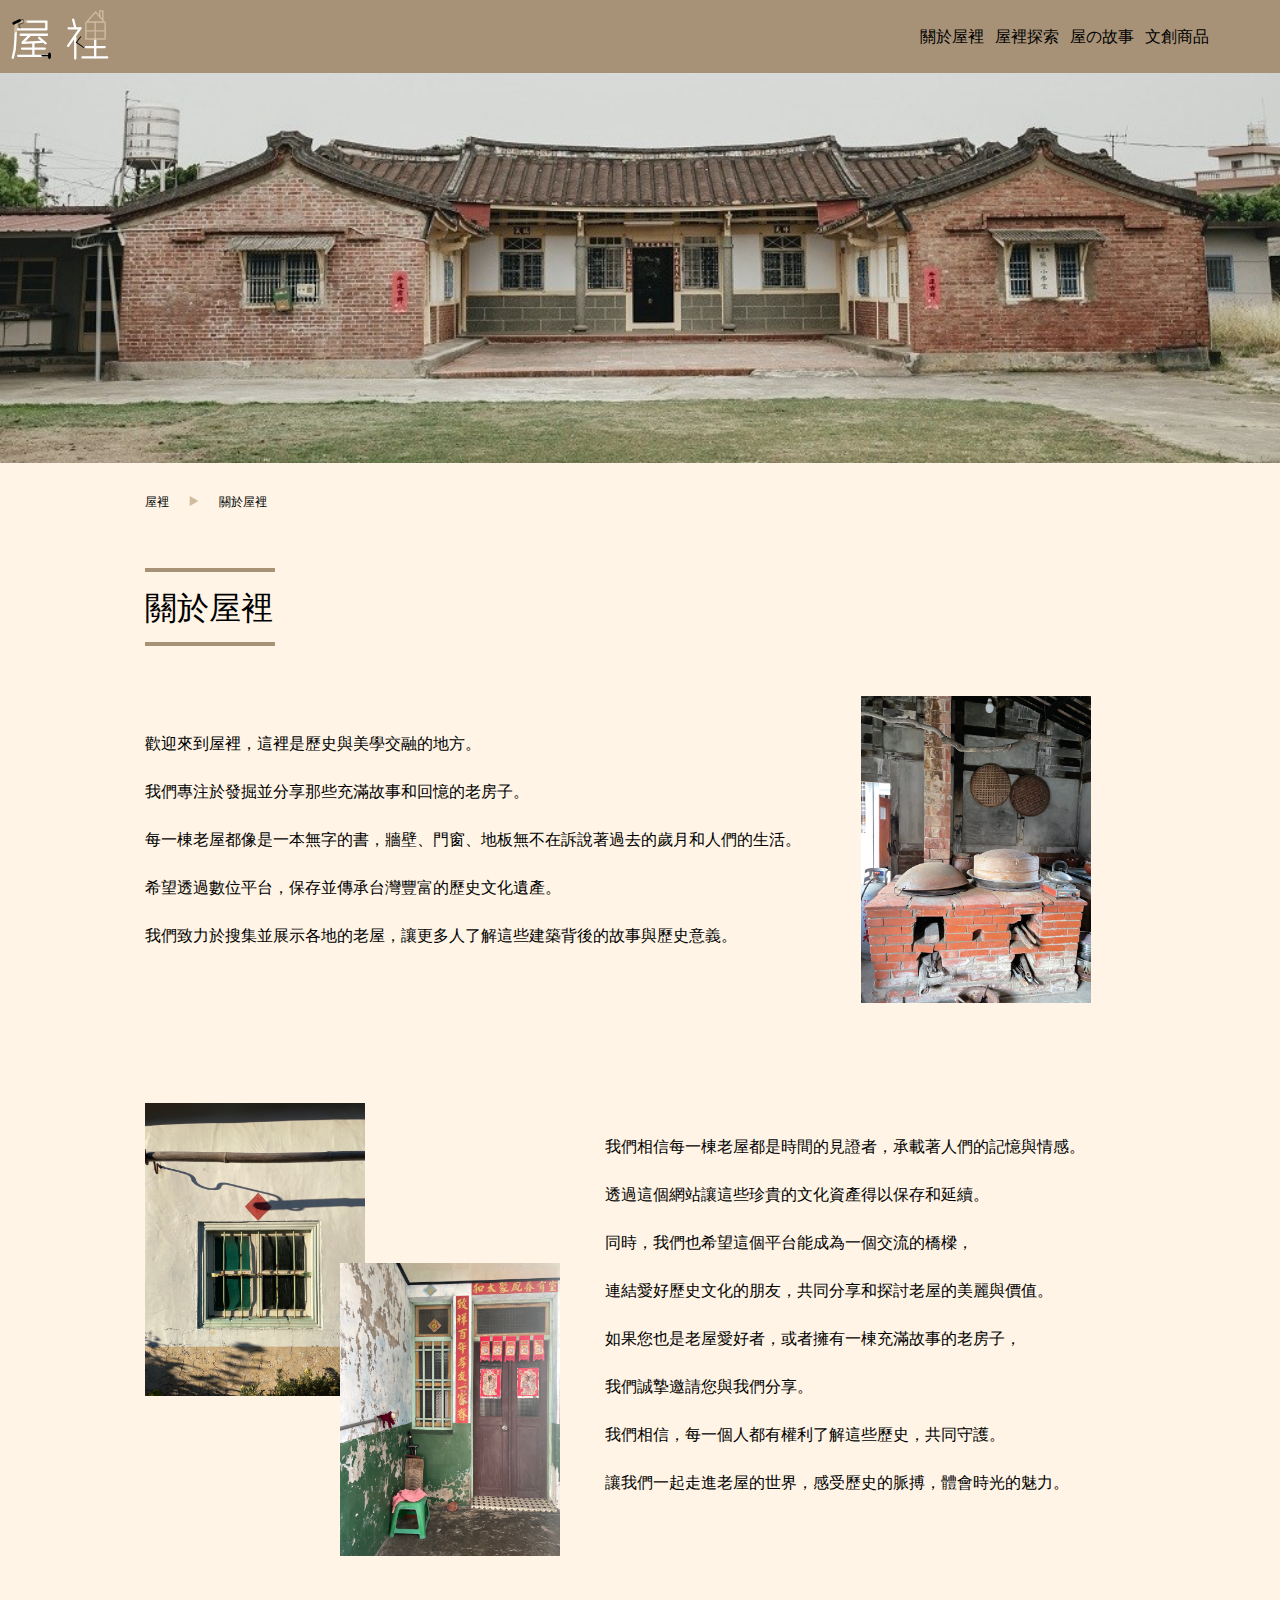
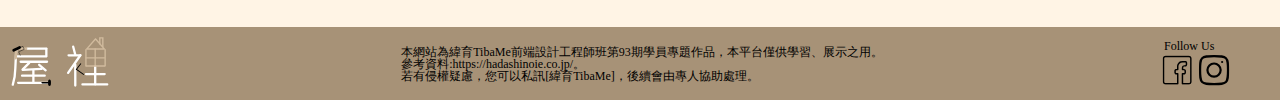
==== about.html @ 869e9758 "第一次上傳" ====
<!DOCTYPE html>
<html lang="en">

<head>
    <meta charset="UTF-8">
    <title>關於屋裡</title>
    <link rel="stylesheet" href="./about/css/about.css">
    <link rel="stylesheet" href="./header&footer/css/header&footer.css">
</head>

<body>
    <div class="header">
        <a href="index.html"><img src="./pics/logo.svg" alt=""></a>
        <ul>
            <li><a href="about.html">關於屋裡</a></li>
            <li><a href="explore.html">屋裡探索</a></li>
            <li><a href="HouseStory.html">屋の故事</a></li>
            <li><a href="product.html">文創商品</a></li>
        </ul>
    </div>

    <div class="pic">
        <img src="./pics/About_cover.jpg" alt="">
    </div>

    <div class="bread">
        <ul>
            <li><a href="index.html">屋裡</a></li>
            <li><img src="./pics/BreadIcon.svg" alt=""></li>
            <li><a href="about.html">關於屋裡</a></li>
        </ul>
    </div>

    <div class="wrapper">
        <h1>關於屋裡</h1>
        <section class="aboutA">
            <p>歡迎來到屋裡，這裡是歷史與美學交融的地方。<br>
                我們專注於發掘並分享那些充滿故事和回憶的老房子。<br>
                每一棟老屋都像是一本無字的書，牆壁、門窗、地板無不在訴說著過去的歲月和人們的生活。<br>
                希望透過數位平台，保存並傳承台灣豐富的歷史文化遺產。<br>
                我們致力於搜集並展示各地的老屋，讓更多人了解這些建築背後的故事與歷史意義。</p>
            <img src="./pics/About_1.jpg" alt="">
        </section>

        <section class="aboutB">
            <div class="images">
                <img src="./pics/About_2.jpg" alt="Pic1">
                <img src="./pics/About_3.jpg" alt="Pic2">
            </div>
            <p>
                我們相信每一棟老屋都是時間的見證者，承載著人們的記憶與情感。<br>
                透過這個網站讓這些珍貴的文化資產得以保存和延續。<br>
                同時，我們也希望這個平台能成為一個交流的橋樑，<br>連結愛好歷史文化的朋友，共同分享和探討老屋的美麗與價值。
                <br>如果您也是老屋愛好者，或者擁有一棟充滿故事的老房子，<br>我們誠摯邀請您與我們分享。<br>我們相信，每一個人都有權利了解這些歷史，共同守護。<br>讓我們一起走進老屋的世界，感受歷史的脈搏，體會時光的魅力。
            </p>
        </section>
    </div>


    <div class="footer">
        <div class="logo">
            <a href="index.html"><img src="./pics/logo.svg" alt=""></a>
        </div>

        <p class="text">
            本網站為緯育TibaMe前端設計工程師班第93期學員專題作品，本平台僅供學習、展示之用。<br>參考資料:https://hadashinoie.co.jp/。<br>若有侵權疑慮，您可以私訊[緯育TibaMe]，後續會由專人協助處理。
        </p>

        <div class="follow">
            <p>Follow Us</p>
            <div class="fwicon">
                <a href="index.html">
                    <img src="./pics/streamline_facebook-1.svg" alt="">
                    <img src="./pics/hugeicons_instagram.svg" alt="">
                </a>
            </div>
        </div>
    </div>

</body>

</html>
---- about/css/about.css ----
@import url('reset.css');

body {
    background-color: #FFF4E5;
}

.pic img {
    width: 100%;
    background-position: center;
}

.wrapper {
    margin-left: 75px;
}

.bread {
    margin-top: 20px;
    margin-left: 135px;
    margin-bottom: 30px;
}

.bread ul {
    display: inline-flex;
}

.bread ul img {
    width: 10px;
    height: 10px;
}

.bread li {
    font-size: 12px;
    padding: 10px;
}

.bread li>a {
    text-decoration: none;
    color: black;
}

.bread li>a:hover {
    color: #A79277;
}

.wrapper h1 {
    width: 130px;
    height: 30px;
    font-size: 32px;
    border-top: #A79277 solid 4px;
    padding-top: 20px;
    /* 邊框跟文字的距離 */
    border-bottom: #A79277 solid 4px;
    padding-bottom: 20px;
    margin-left: 70px;
    margin-top: 50px;
}

section {
    display: inline-flex;
    align-items: center;

}

section>p:nth-child(1) {
    font-size: 16px;
    font-weight: 400;
    line-height: 300%;
    padding: 10px 30px 30px 70px;
}

section>p:nth-child(2) {
    /* about B p */
    font-size: 16px;
    font-weight: 400;
    line-height: 300%;
    margin-left: 530px;
    padding-top: 20px;
}

.aboutA>img {
    aspect-ratio: 3 / 4;
    /* 將圖片長寬維持固定的比例 */
    width: 230px;
    object-fit: cover;
    object-position: center;
    margin-left: 30px;
}

.aboutA {
    margin-bottom: 100px;
    margin-top: 50px;
    display: flex;
}

.aboutB {
    position: relative;
    margin-bottom: 120px;
}



.aboutB .images {
    margin-left: 70px;
}

.aboutB .images>img {
    aspect-ratio: 3 / 4;
    width: 220px;
}

.aboutB img:nth-child(1) {
    position: absolute;
    top: 0px;
    left: 70px;
}

.aboutB img:nth-child(2) {
    position: absolute;
    top: 160px;
    right: 720px;
}
---- header&footer/css/header&footer.css ----
@import url('reset.css');


.header {
    display: flex;
    background-color: #A79277;
    align-items: center;
}

.header a img,
.logo a img {
    height: 50px;
    width: 100px;
    margin: 10px;
}

.header ul {
    display: flex;
    width: 300px;
    margin-left: 800px;
}

.header li {
    flex-grow: 1;
}

.header li a {
    text-decoration: none;
    color: black;
}

.header li a:hover {
    color: #FFF4E5;
}


/* --- footer --- */

.footer {
    display: flex;
    background-color: #A79277;
    align-items: center;
    /* 置中對齊 */
    justify-content: space-between;
    /* 分散對齊 */
}

.footer p {
    font-size: 12px;
    color: black;
}

.footer .logo a img {
    height: 50px;
    width: 100px;
    margin: 10px;
}

.follow {
    margin-right: 50px;
}

.fwicon img:nth-child(1) {
    width: 30px;
}

.fwicon img:nth-child(2) {
    width: 36px;
}

.follow .fwtitle>p {
    text-align: center;
}

.follow .fwicon a {
    display: flex;
    justify-content: center;
    gap: 6%;
}
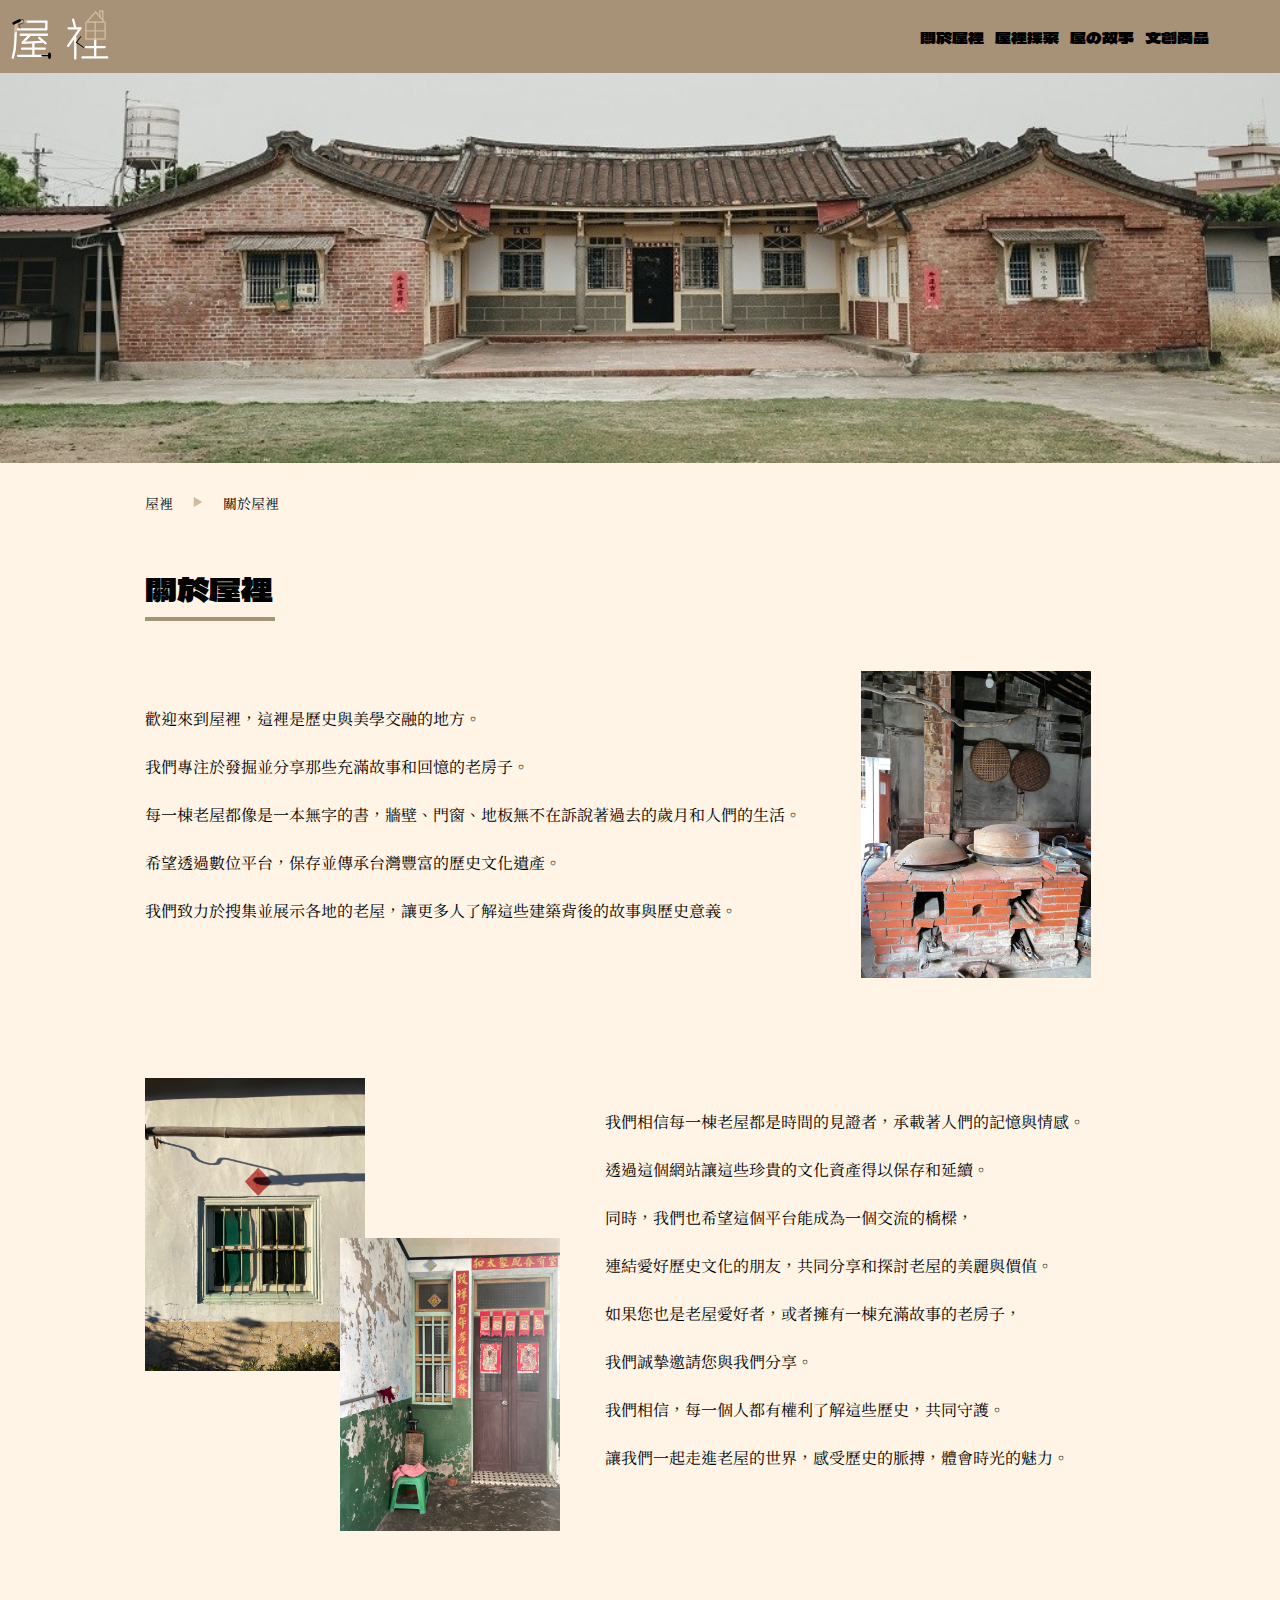
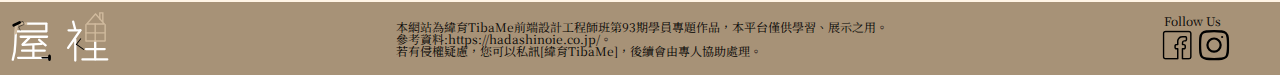
==== commit f7b278ed: "第五次上傳(更改字體)" ====
--- a/about.html
+++ b/about.html
@@ -6,6 +6,15 @@
     <title>關於屋裡</title>
     <link rel="stylesheet" href="./about/css/about.css">
     <link rel="stylesheet" href="./header&footer/css/header&footer.css">
+    <!-- 中文標題&選單字體 -->
+    <link rel="preconnect" href="https://fonts.googleapis.com">
+    <link rel="preconnect" href="https://fonts.gstatic.com" crossorigin>
+    <link href="https://fonts.googleapis.com/css2?family=Dela+Gothic+One&display=swap" rel="stylesheet">
+    <!-- 中文副標&內文 -->
+    <link rel="preconnect" href="https://fonts.googleapis.com">
+    <link rel="preconnect" href="https://fonts.gstatic.com" crossorigin>
+    <link href="https://fonts.googleapis.com/css2?family=Noto+Serif+TC:wght@200..900&display=swap" rel="stylesheet">
+
 </head>
 
 <body>
@@ -14,7 +23,7 @@
         <ul>
             <li><a href="about.html">關於屋裡</a></li>
             <li><a href="explore.html">屋裡探索</a></li>
-            <li><a href="HouseStory.html">屋の故事</a></li>
+            <li><a href="houseStory.html">屋の故事</a></li>
             <li><a href="product.html">文創商品</a></li>
         </ul>
     </div>
--- a/about/css/about.css
+++ b/about/css/about.css
@@ -29,13 +29,14 @@
 }
 
 .bread li {
-    font-size: 12px;
+    font-size: 14px;
     padding: 10px;
 }
 
 .bread li>a {
     text-decoration: none;
     color: black;
+    font-family: "Noto Serif TC", serif;
 }
 
 .bread li>a:hover {
@@ -46,13 +47,16 @@
     width: 130px;
     height: 30px;
     font-size: 32px;
-    border-top: #A79277 solid 4px;
-    padding-top: 20px;
     /* 邊框跟文字的距離 */
     border-bottom: #A79277 solid 4px;
-    padding-bottom: 20px;
+    padding-bottom: 15px;
     margin-left: 70px;
     margin-top: 50px;
+    font-family: "Dela Gothic One", sans-serif;
+}
+
+.wrapper p {
+    font-family: "Noto Serif TC", serif;
 }
 
 section {
@@ -118,4 +122,19 @@
     position: absolute;
     top: 160px;
     right: 720px;
+}
+
+
+/*   RWD   */
+
+@media screen and (max-width: 820px) {}
+
+@media screen and (max-width: 430px) {
+    .wrapper {
+        margin: 0px;
+    }
+
+    .bread {
+        margin: auto;
+    }
 }--- a/header&footer/css/header&footer.css
+++ b/header&footer/css/header&footer.css
@@ -18,6 +18,8 @@
     display: flex;
     width: 300px;
     margin-left: 800px;
+    font-family: "Dela Gothic One", sans-serif;
+    /* font-size: 18px; */
 }
 
 .header li {
@@ -32,6 +34,20 @@
 .header li a:hover {
     color: #FFF4E5;
 }
+
+/* Header RWD */
+@media screen and (max-width: 820px) {
+    .header ul {
+        margin-left: 50%;
+    }
+}
+
+@media screen and (max-width: 430px) {
+    .header ul {
+        margin-left: 0;
+    }
+}
+
 
 
 /* --- footer --- */
@@ -48,6 +64,7 @@
 .footer p {
     font-size: 12px;
     color: black;
+    font-family: "Noto Serif TC", serif;
 }
 
 .footer .logo a img {
@@ -76,4 +93,13 @@
     display: flex;
     justify-content: center;
     gap: 6%;
+}
+
+/* footer RWD */
+@media screen and (max-width: 820px) {}
+
+@media screen and (max-width: 430px) {
+    .follow .fwtitle>p {
+        font-size: 8px;
+    }
 }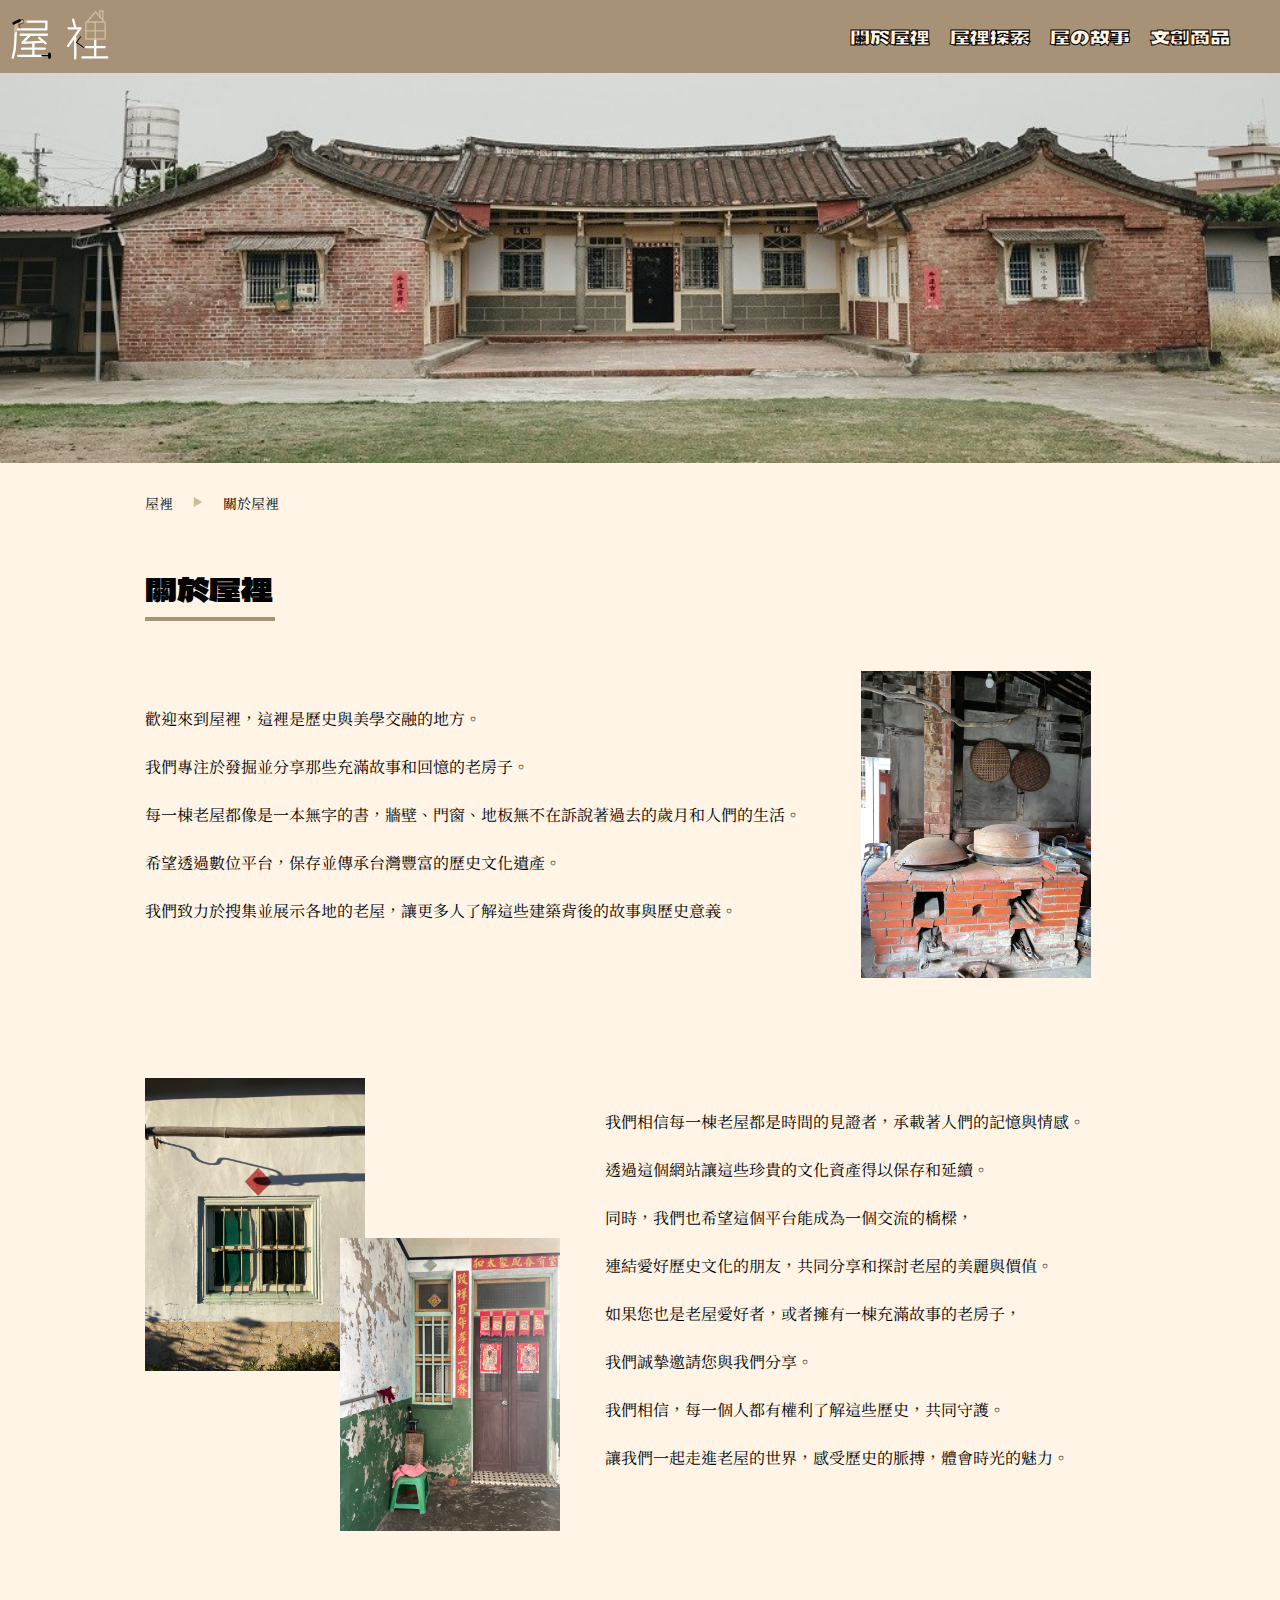
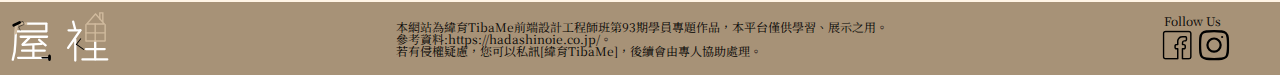
==== commit a2b96d12: "第九次(重新命名檔案title)" ====
--- a/about.html
+++ b/about.html
@@ -3,7 +3,9 @@
 
 <head>
     <meta charset="UTF-8">
-    <title>關於屋裡</title>
+    <meta http-equiv="X-UA-Compatible" content="IE=edge">
+    <meta name="viewport" content="width=device-width, initial-scale=1">
+    <title>屋裡|關於屋裡</title>
     <link rel="stylesheet" href="./about/css/about.css">
     <link rel="stylesheet" href="./header&footer/css/header&footer.css">
     <!-- 中文標題&選單字體 -->
@@ -15,7 +17,36 @@
     <link rel="preconnect" href="https://fonts.gstatic.com" crossorigin>
     <link href="https://fonts.googleapis.com/css2?family=Noto+Serif+TC:wght@200..900&display=swap" rel="stylesheet">
 
+    <script src="./js/jquery-3.7.1.js"></script>
+    <script>
+        $(document).ready(function () {
+            $('.hamburger').click(function () {
+                $(this).toggleClass('active')
+            })
+
+        });
+    </script>
+
+    <script>
+        // back to top 按鈕
+        $(function () {
+            $('#top').click(function () {
+                $('html,body').animate({ scrollTop: 0 }, 333);
+            });
+            $(window).scroll(function () {
+                if ($(this).scrollTop() > 300) {
+                    // 螢幕往下拉超過300px顯示top按鈕
+                    $('#top').fadeIn(555);
+                } else {
+                    $('#top').stop().fadeOut(0);
+                    // 回到最上方按鈕即消失
+                }
+            }).scroll();
+        });
+    </script>
+
 </head>
+
 
 <body>
     <div class="header">
@@ -27,10 +58,36 @@
             <li><a href="product.html">文創商品</a></li>
         </ul>
     </div>
+    <div class="hamburger">
+        <div id="hamburgerMenu">
+            <div class="menu transition">
+                <div class="bar bar1 transition"></div>
+                <div class="bar bar2 transition"></div>
+                <div class="bar bar3 transition"></div>
+            </div>
+        </div>
+        <div class="ham-pull-menu">
+            <ul class="transition">
+                <a href="about.html">
+                    <li>關於屋裡</li>
+                </a>
+                <a href="explore.html">
+                    <li>屋裡探索</li>
+                </a>
+                <a href="houseStory.html">
+                    <li>屋の故事</li>
+                </a>
+                <a href="product.html">
+                    <li>文創商品</li>
+                </a>
+            </ul>
+        </div>
+    </div>
 
     <div class="pic">
         <img src="./pics/About_cover.jpg" alt="">
     </div>
+
 
     <div class="bread">
         <ul>
@@ -65,6 +122,10 @@
         </section>
     </div>
 
+    <div class="toTop">
+        <button id="top">Top↑</button>
+    </div>
+
 
     <div class="footer">
         <div class="logo">
--- a/about/css/about.css
+++ b/about/css/about.css
@@ -8,6 +8,69 @@
     width: 100%;
     background-position: center;
 }
+
+/* 漢堡選單 */
+.hamburger {
+    display: none;
+}
+
+#hamburgerMenu {
+    position: absolute;
+    top: 5px;
+    right: 20px;
+}
+
+#hamburgerMenu .bar {
+    width: 36px;
+    height: 6px;
+    background-color: #FFF4E5;
+    margin: 6px auto;
+    border-radius: 2px;
+}
+
+.ham-pull-menu {
+    text-align: center;
+    position: absolute;
+    width: 100%;
+}
+
+.transition {
+    transition: 0.8s;
+}
+
+.hamburger ul {
+    display: none;
+}
+
+.hamburger.active ul {
+    display: block;
+    background-color: rgba(239, 223, 195, 0.95);
+}
+
+.hamburger.active .bar1 {
+    transform: rotate(-45deg) translate(-9px, 7px);
+}
+
+.hamburger.active .bar2 {
+    opacity: 0;
+}
+
+.hamburger.active .bar3 {
+    transform: rotate(45deg) translate(-9px, -8px);
+}
+
+.ham-pull-menu li {
+    padding: 15px;
+}
+
+.ham-pull-menu a {
+    text-decoration: none;
+    color: #FFF4E5;
+    -webkit-text-stroke: 1px #A79277;
+    font-family: "Dela Gothic One", sans-serif;
+}
+
+/* 漢堡選單 end */
 
 .wrapper {
     margin-left: 75px;
@@ -37,6 +100,8 @@
     text-decoration: none;
     color: black;
     font-family: "Noto Serif TC", serif;
+    /* font-family: "Dela Gothic One", sans-serif; */
+
 }
 
 .bread li>a:hover {
@@ -67,6 +132,7 @@
 
 section>p:nth-child(1) {
     font-size: 16px;
+    /* font-size: 2.5vmin; */
     font-weight: 400;
     line-height: 300%;
     padding: 10px 30px 30px 70px;
@@ -124,17 +190,148 @@
     right: 720px;
 }
 
+#top {
+    color: white;
+    background-color: #D1BB9E;
+    height: 50px;
+    line-height: 50px;
+    width: 50px;
+    display: block;
+    text-align: center;
+    border-radius: 40px;
+    font-size: 14px;
+    font-weight: 600;
+    position: fixed;
+    bottom: 15%;
+    right: 1%;
+    border: none;
+    font-family: "Noto Serif TC", serif;
+}
 
 /*   RWD   */
 
-@media screen and (max-width: 820px) {}
-
-@media screen and (max-width: 430px) {
+@media(max-width: 820px) {
+    .bread {
+        margin-left: 15px
+    }
+
     .wrapper {
-        margin: 0px;
-    }
-
-    .bread {
-        margin: auto;
+        margin-left: 0px;
+    }
+
+    .wrapper h1 {
+        margin-left: 25px;
+        margin-top: 0;
+
+    }
+
+    .aboutA {
+        margin-top: 10px;
+        margin-bottom: 50px;
+    }
+
+    .aboutA>img {
+        margin-left: 0;
+        margin-right: 10px;
+    }
+
+    section>p:nth-child(1) {
+        padding: 0 15px 0 25px;
+    }
+
+    section>p:nth-child(2) {
+        margin-left: 315px;
+    }
+
+    .aboutB {
+        margin-bottom: 50px;
+    }
+
+    .aboutB .images>img {
+        width: 160px;
+    }
+
+    .aboutB img:nth-child(1) {
+        position: absolute;
+        left: 20px;
+        top: 35px;
+    }
+
+    .aboutB img:nth-child(2) {
+        position: absolute;
+        right: 520px;
+        top: 176px;
+    }
+}
+
+@media(max-width: 430px) {
+    .wrapper h1 {
+        margin-bottom: 60%;
+    }
+
+    .hamburger {
+        display: block;
+    }
+
+    .ham-pull-menu li {
+        font-size: 20px;
+    }
+
+    section>p:nth-child(1) {
+        padding: 0 30px 0 20px;
+        text-align: justify;
+        font-size: 14px;
+    }
+
+    .aboutA>img {
+        display: none;
+    }
+
+    .bread a {
+        font-size: 12px;
+    }
+
+    .aboutA {
+        display: block;
+        margin-bottom: 20px;
+    }
+
+    .aboutB {
+        margin-bottom: 20px;
+    }
+
+    .aboutB img:nth-child(1) {
+        /* display: none; */
+        top: -140%;
+    }
+
+    .aboutB img:nth-child(2) {
+        /* display: none; */
+        top: -140%;
+        right: 0;
+        left: 50%;
+    }
+
+    section>p:nth-child(2) {
+        padding: 0 30px 0 20px;
+        margin-left: 0;
+        text-align: justify;
+        font-size: 14px;
+    }
+
+    .wrapper h1 {
+        font-size: 24px;
+        width: 100px;
+        padding-bottom: 5px;
+    }
+
+    br {
+        display: none;
+    }
+
+    #top {
+        right: 10px;
+        padding: 0 8px;
+        bottom: 11%;
     }
 }--- a/header&footer/css/header&footer.css
+++ b/header&footer/css/header&footer.css
@@ -16,10 +16,9 @@
 
 .header ul {
     display: flex;
-    width: 300px;
-    margin-left: 800px;
+    width: 400px;
+    margin-left: 730px;
     font-family: "Dela Gothic One", sans-serif;
-    /* font-size: 18px; */
 }
 
 .header li {
@@ -28,23 +27,38 @@
 
 .header li a {
     text-decoration: none;
-    color: black;
+    color: #FFF4E5;
+    /* text border */
+    -webkit-text-stroke: 1px black;
+    font-size: 20px;
 }
 
 .header li a:hover {
-    color: #FFF4E5;
+    color: #492b2d;
+    -webkit-text-stroke: 0px;
 }
 
 /* Header RWD */
-@media screen and (max-width: 820px) {
+@media(max-width: 820px) {
     .header ul {
-        margin-left: 50%;
+        margin-left: 300px;
     }
 }
 
-@media screen and (max-width: 430px) {
+@media(max-width: 430px) {
+
+    .header a img {
+        width: 80px;
+        height: 50px;
+        margin: 0 5px;
+    }
+
     .header ul {
-        margin-left: 0;
+        display: none;
+    }
+
+    .header ul a {
+        font-size: 14px;
     }
 }
 
@@ -96,10 +110,41 @@
 }
 
 /* footer RWD */
-@media screen and (max-width: 820px) {}
+@media(max-width: 820px) {
+    .follow {
+        margin-right: 20px;
+    }
+}
 
-@media screen and (max-width: 430px) {
-    .follow .fwtitle>p {
+@media(max-width: 430px) {
+    .footer .logo a img {
+        width: 80px;
+        height: 50px;
+    }
+
+    br {
+        display: none;
+    }
+
+    .footer p {
         font-size: 8px;
+        padding: 8px 0;
+    }
+
+    .follow {
+        margin-right: 10px;
+    }
+
+    .follow p {
+        display: none;
+    }
+
+    .fwicon img:nth-child(1) {
+        width: 35px;
+        margin-left: 15px;
+    }
+
+    .fwicon img:nth-child(2) {
+        width: 40px;
     }
 }